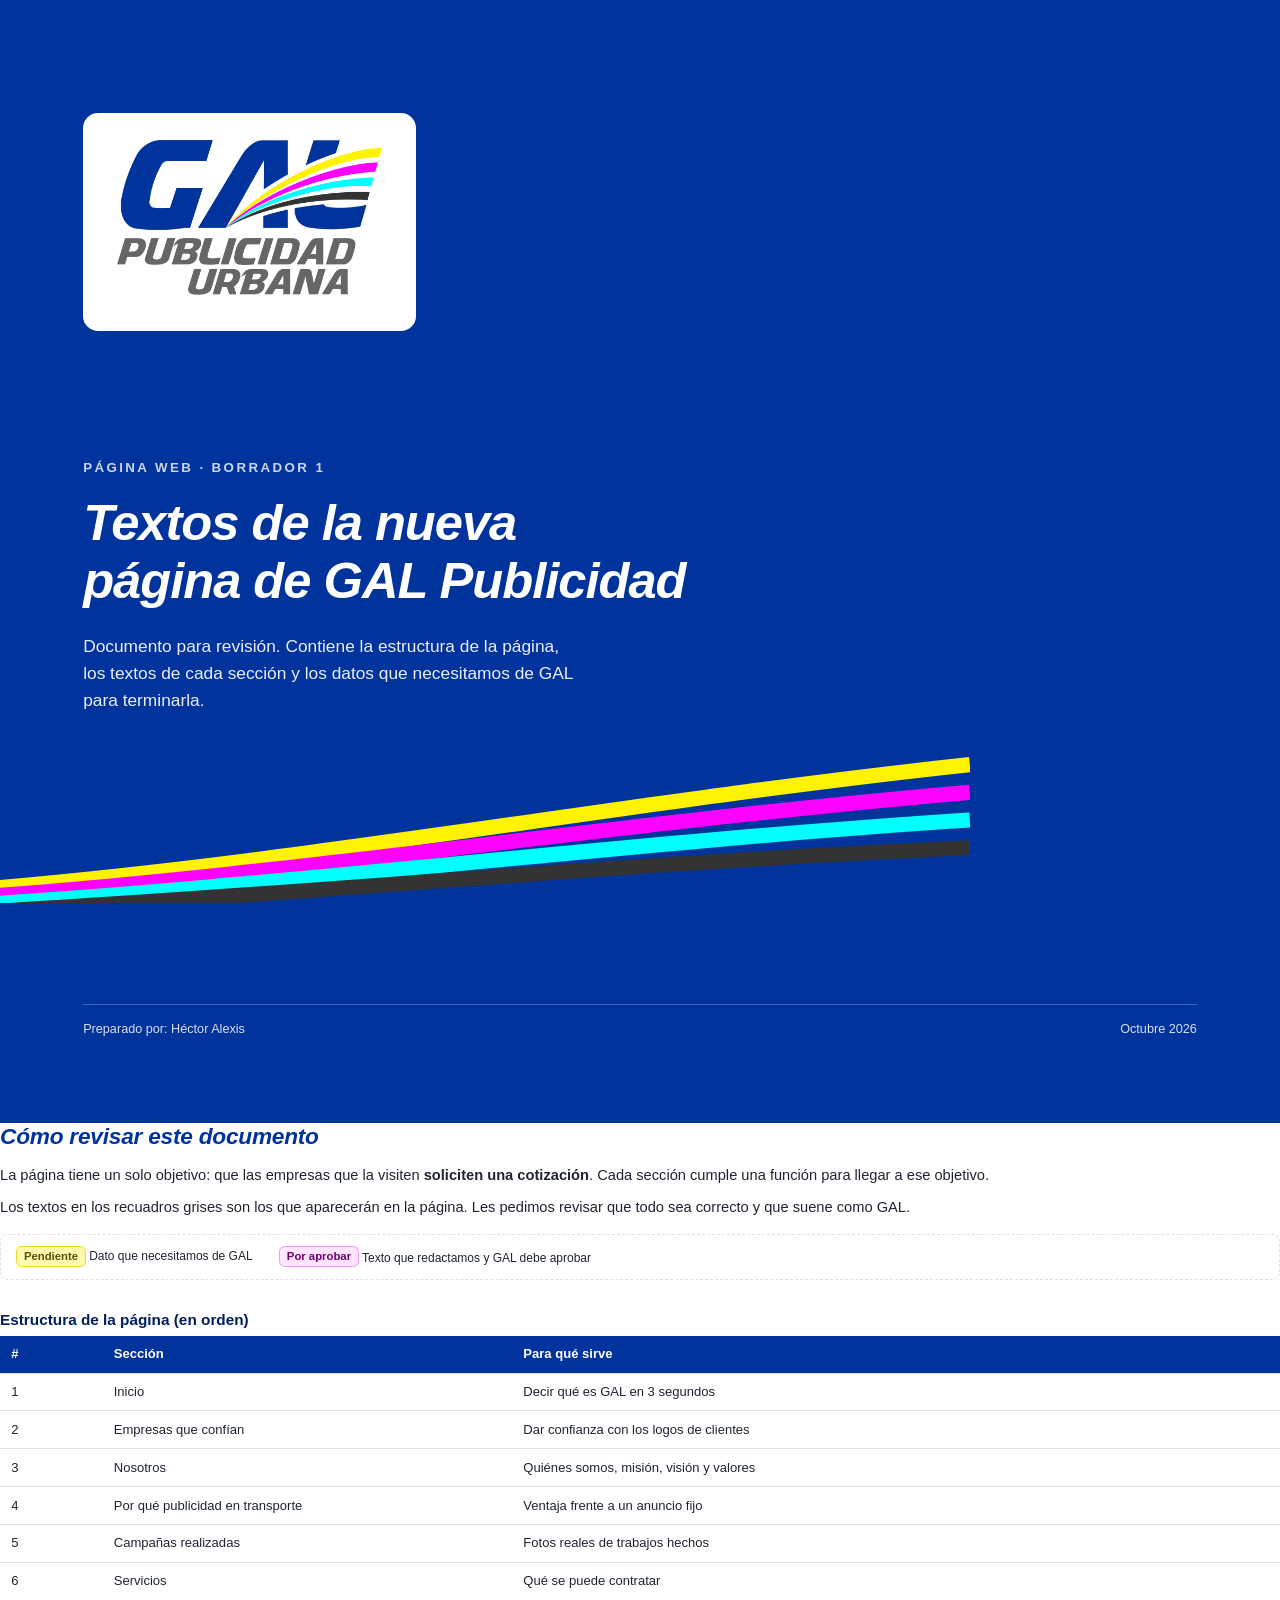
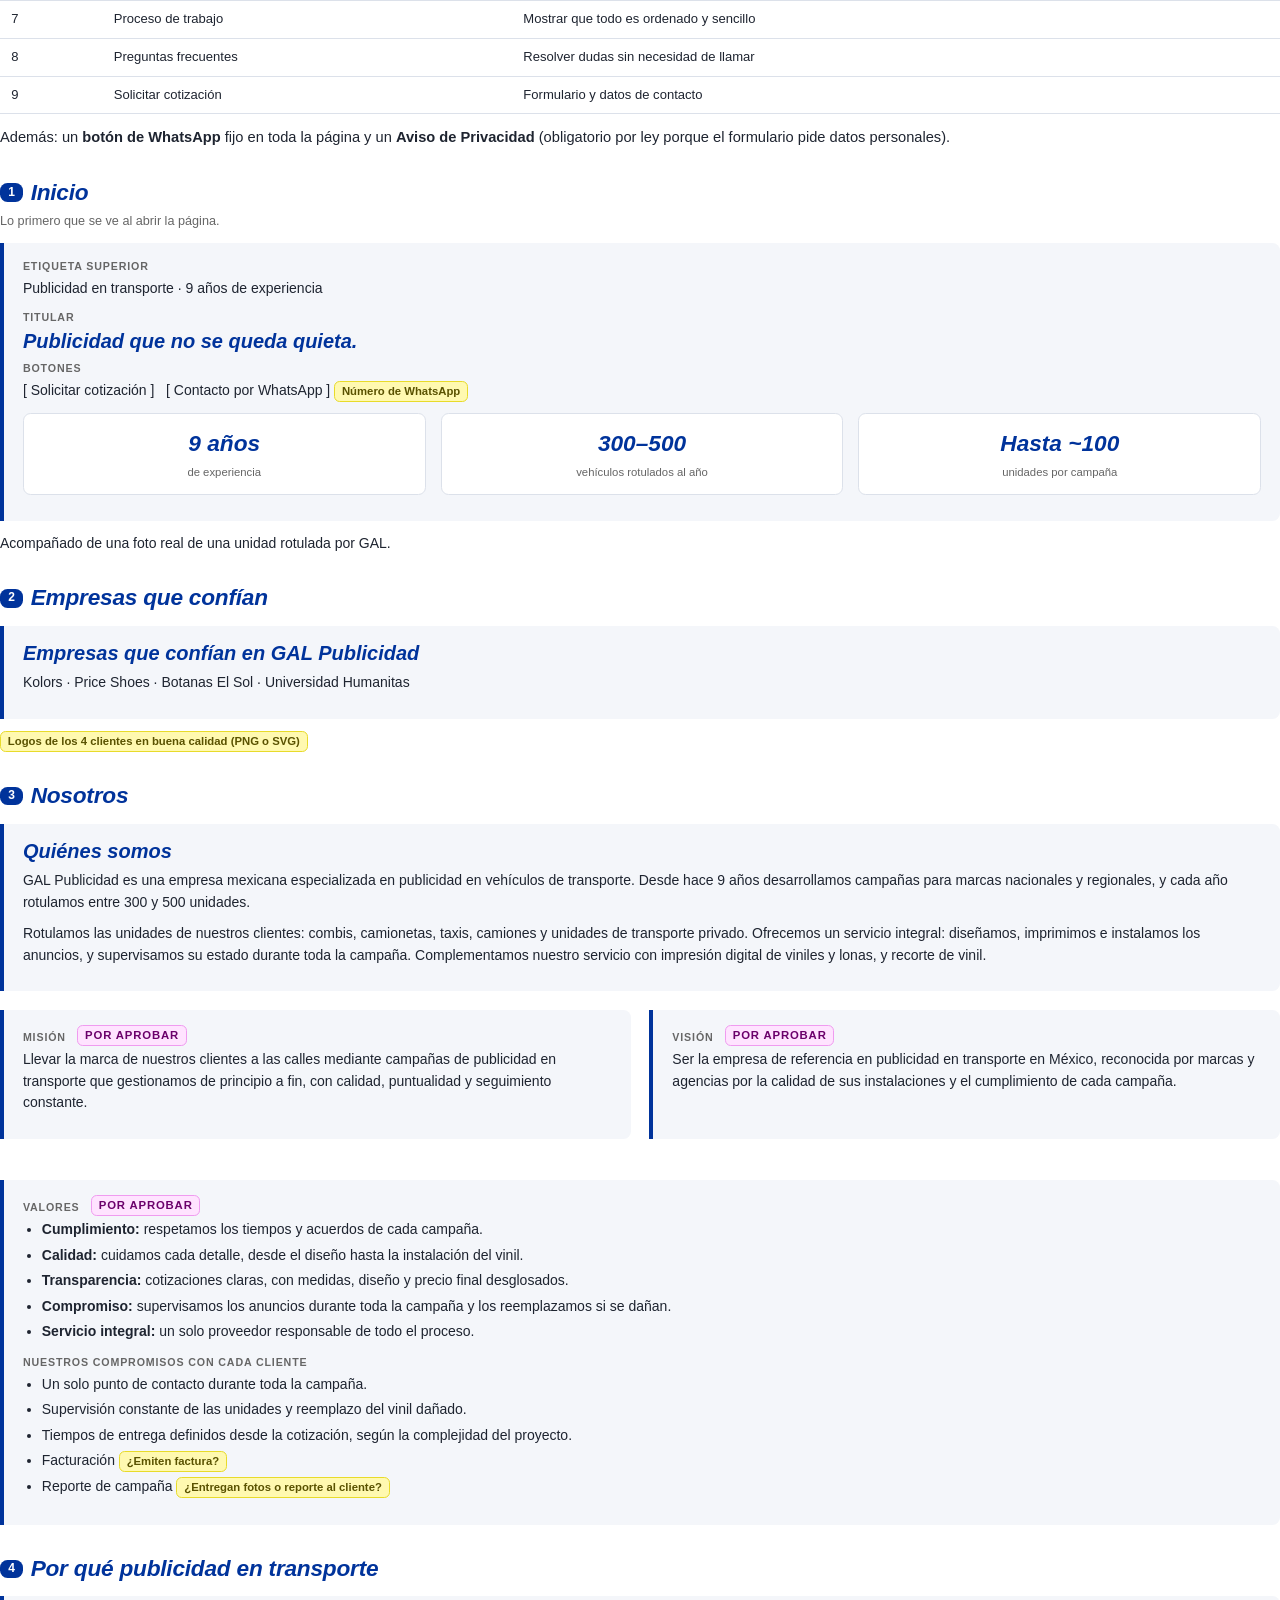
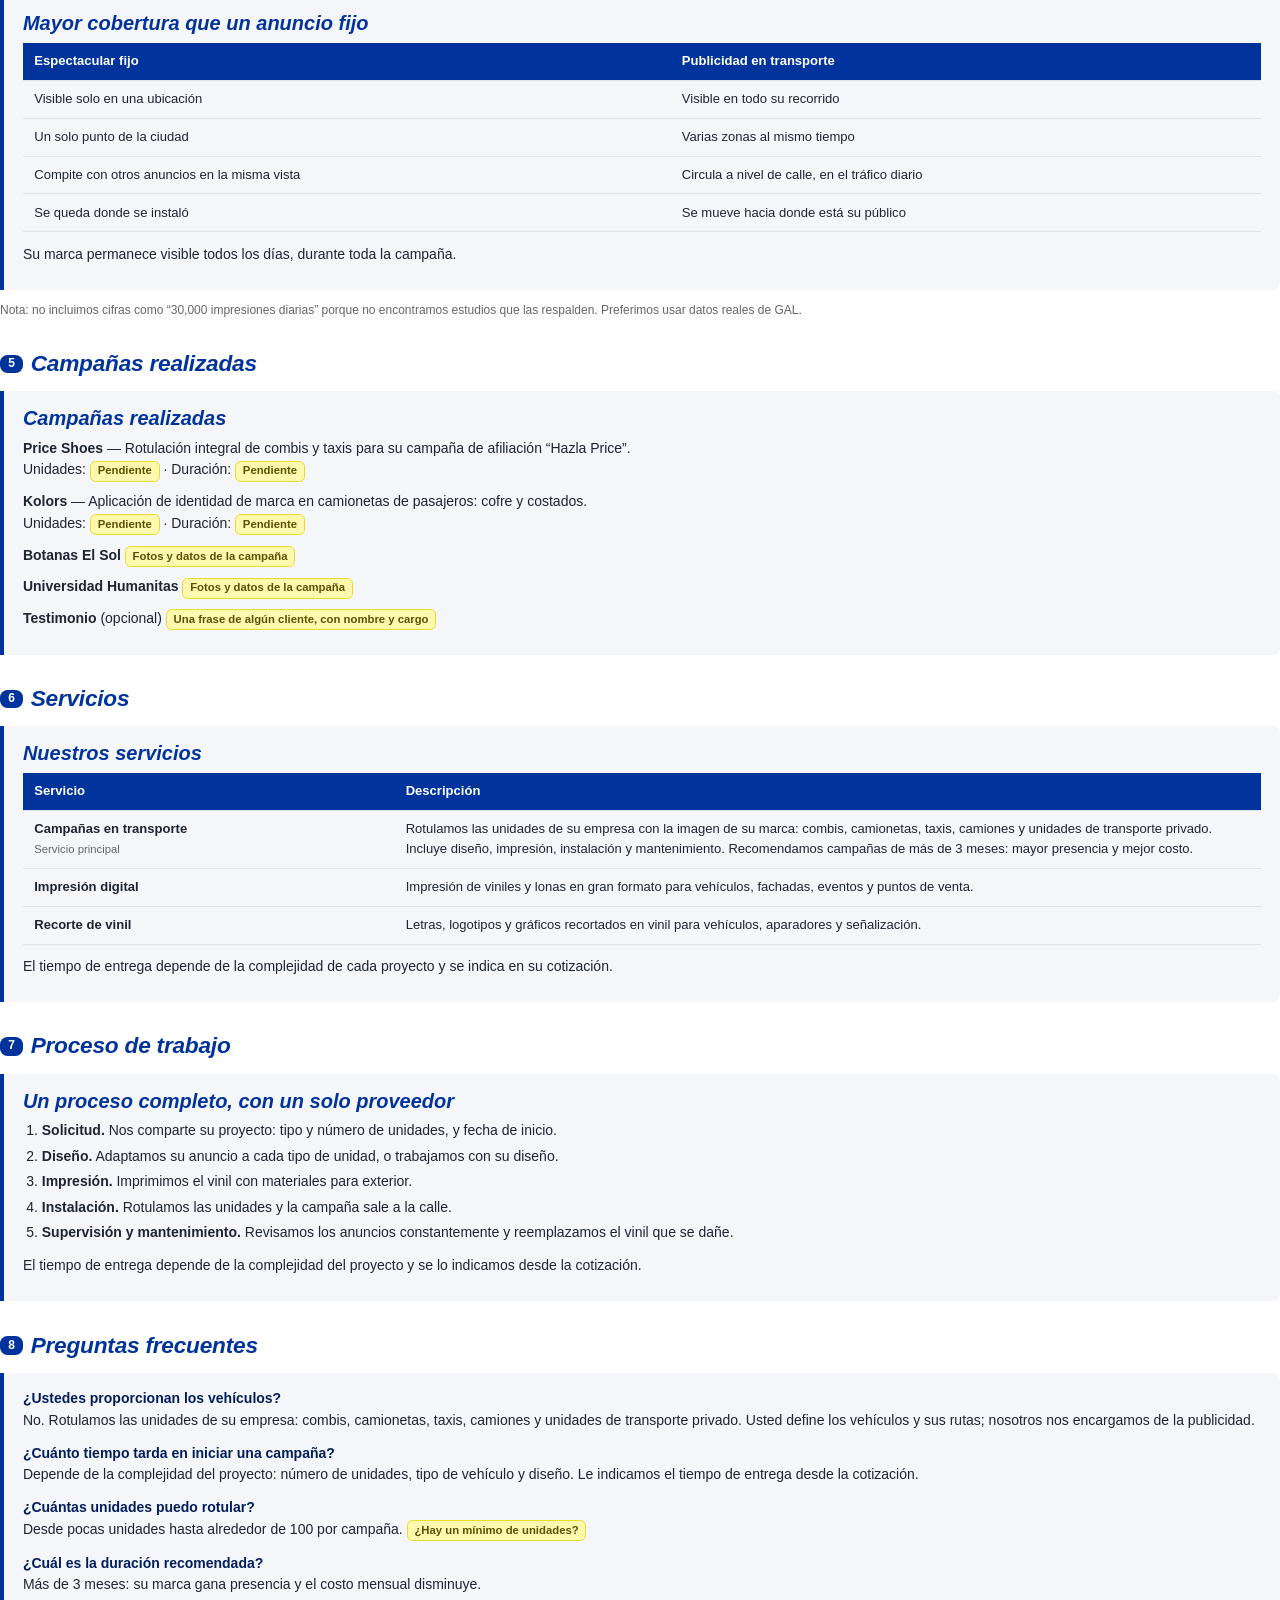
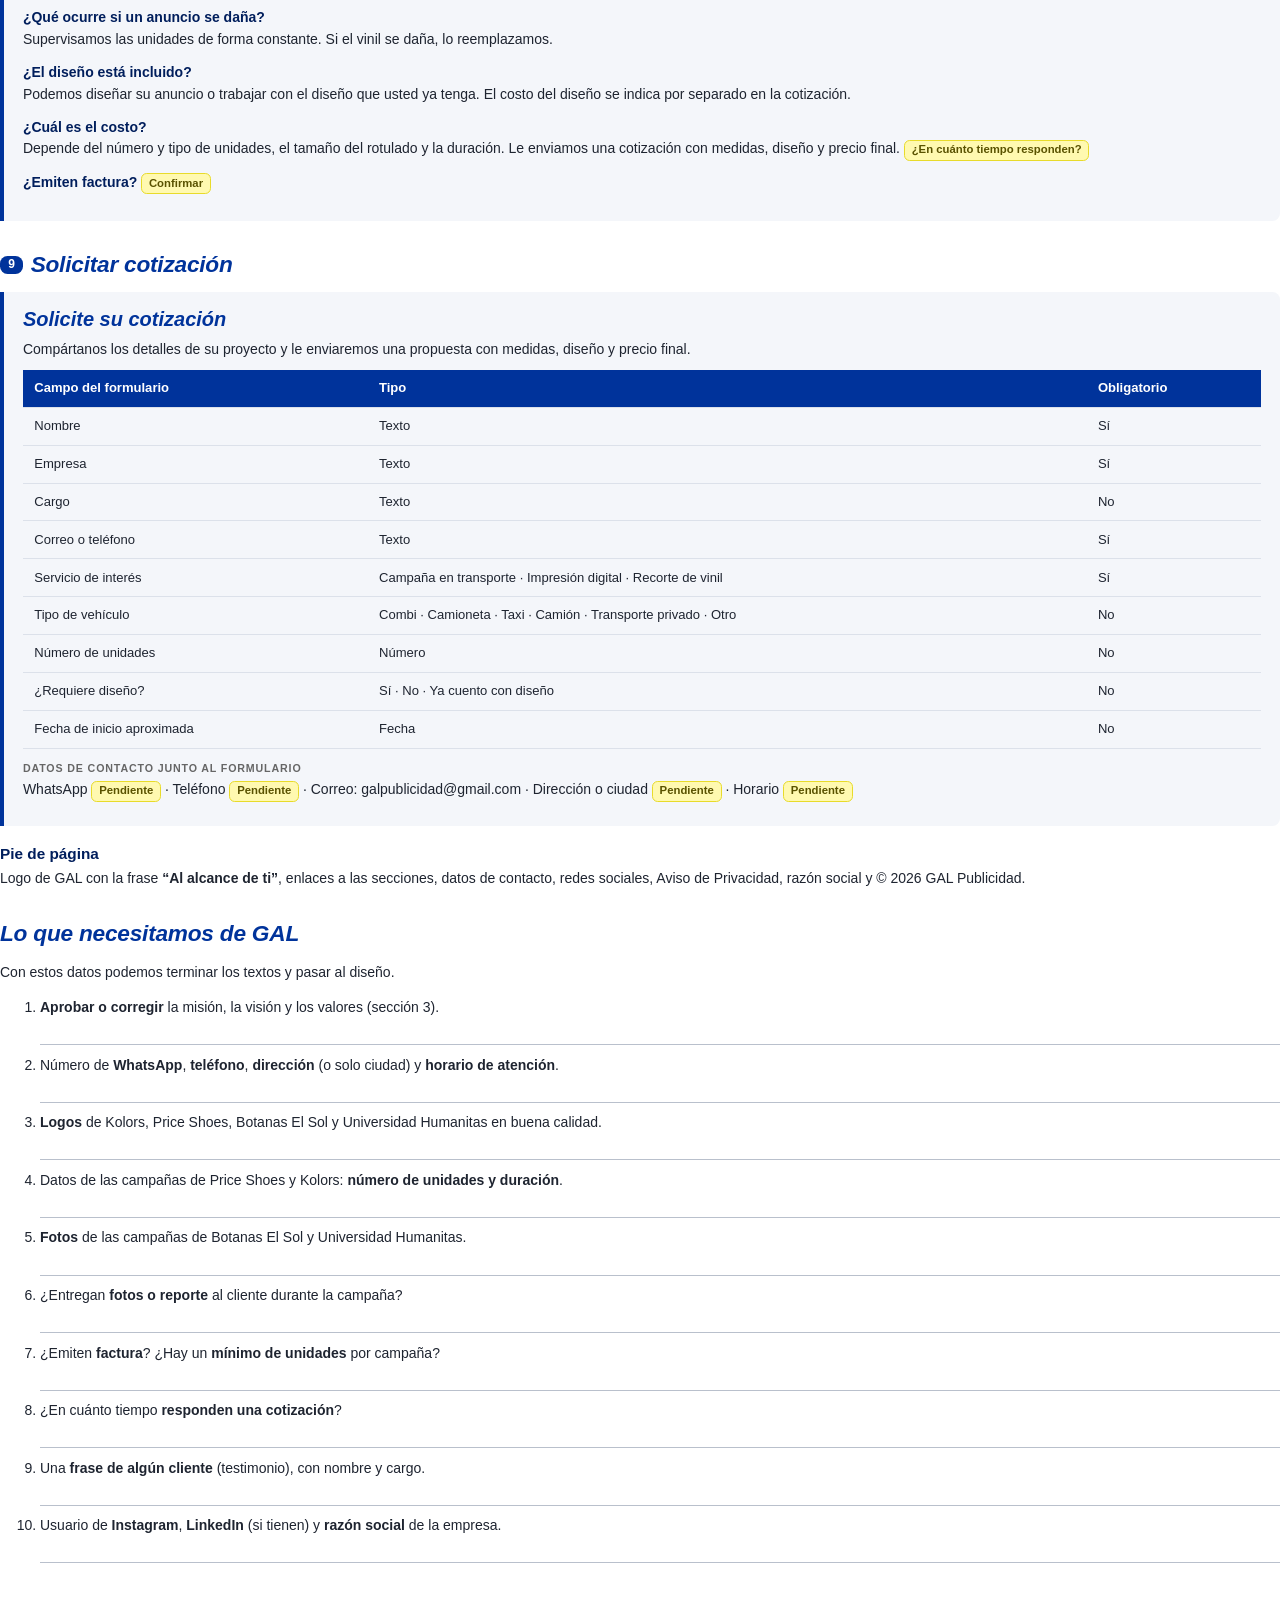
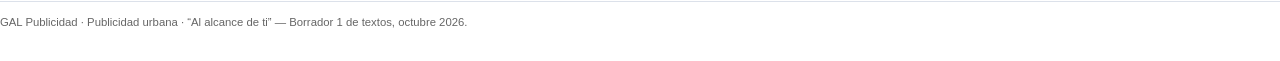
==== entregas/fuente/borrador-textos.html @ 1b5f2560 "Agregar borrador de textos en PDF y bosquejo visual de la página para GAL Co-Authored-By: Claude Opu" ====
<!doctype html>
<html lang="es">
<head>
<meta charset="utf-8">
<title>GAL Publicidad · Borrador de textos para la página web</title>
<style>
  @page { size: A4; margin: 18mm 18mm 20mm; }
  @page :first { margin: 0; }
  :root {
    --azul: #00339B; --azul-osc: #001E5C; --amarillo: #FFF301; --magenta: #FF01FF;
    --cian: #01FFFF; --negro: #333333; --gris: #666666; --linea: #DCE1EA; --fondo: #F4F6FA;
  }
  * { box-sizing: border-box; }
  body { margin: 0; font-family: "Inter", sans-serif; font-size: 10.5pt; line-height: 1.55; color: #1E2430; -webkit-print-color-adjust: exact; print-color-adjust: exact; }
  h1, h2, h3 { font-family: "Inter", sans-serif; color: var(--azul); line-height: 1.15; }
  h2 { font-size: 17pt; font-weight: 900; font-style: italic; margin: 0 0 4mm; letter-spacing: -0.01em; }
  h3 { font-size: 11.5pt; font-weight: 800; margin: 5mm 0 1.5mm; color: var(--azul-osc); }
  p { margin: 0 0 2.5mm; }
  ul { margin: 0 0 3mm; padding-left: 5mm; }
  li { margin-bottom: 1mm; }

  /* Portada */
  .portada { height: 297mm; background: var(--azul); color: #fff; position: relative; overflow: hidden; page-break-after: always; padding: 30mm 22mm; }
  .portada .logo-caja { background: #fff; border-radius: 4mm; padding: 7mm 9mm; display: inline-block; }
  .portada .logo-caja img { width: 70mm; display: block; }
  .portada .etiqueta { margin-top: 32mm; font-size: 10pt; letter-spacing: .18em; text-transform: uppercase; opacity: .8; font-weight: 600; }
  .portada h1 { color: #fff; font-size: 38pt; font-weight: 900; font-style: italic; margin: 4mm 0 6mm; letter-spacing: -0.02em; }
  .portada .sub { font-size: 13pt; max-width: 130mm; opacity: .92; }
  .portada .estela { position: absolute; left: -10mm; right: -10mm; bottom: 58mm; height: 40mm; }
  .portada .datos { position: absolute; left: 22mm; right: 22mm; bottom: 22mm; display: flex; justify-content: space-between; font-size: 9.5pt; opacity: .85; border-top: 1px solid rgba(255,255,255,.3); padding-top: 4mm; }

  /* Bloques */
  .seccion { page-break-inside: avoid; margin-bottom: 8mm; }
  .num { display: inline-block; font-size: 9pt; font-weight: 800; color: #fff; background: var(--azul); border-radius: 2mm; padding: .6mm 2.2mm; margin-right: 2mm; font-style: normal; vertical-align: 3pt; }
  .objetivo { font-size: 9.5pt; color: var(--gris); margin: -2mm 0 3mm; }
  .texto-web { border-left: 1.2mm solid var(--azul); background: var(--fondo); padding: 4mm 5mm; border-radius: 0 2mm 2mm 0; margin: 2mm 0 3mm; }
  .texto-web .titular { font-size: 15pt; font-weight: 900; font-style: italic; color: var(--azul); line-height: 1.2; margin-bottom: 2mm; }
  .lbl { font-size: 8pt; font-weight: 700; color: var(--gris); text-transform: uppercase; letter-spacing: .08em; margin-bottom: .8mm; display: block; }
  .pend { display: inline-block; background: #FFF9B0; border: 1px solid #E8DB2A; color: #5A5200; font-size: 8.5pt; font-weight: 600; padding: .2mm 1.8mm; border-radius: 1.5mm; }
  .aprobar { display: inline-block; background: #FFE3FF; border: 1px solid #F09BF0; color: #6B006B; font-size: 8.5pt; font-weight: 700; padding: .2mm 1.8mm; border-radius: 1.5mm; margin-left: 2mm; vertical-align: 2pt; }
  table { width: 100%; border-collapse: collapse; margin: 2mm 0 3mm; font-size: 9.8pt; }
  th, td { text-align: left; padding: 2.2mm 3mm; border-bottom: 1px solid var(--linea); vertical-align: top; }
  th { background: var(--azul); color: #fff; font-weight: 700; }
  .stats { display: flex; gap: 4mm; margin: 3mm 0; }
  .stats div { flex: 1; background: #fff; border: 1px solid var(--linea); border-radius: 2mm; padding: 3mm; text-align: center; }
  .stats b { display: block; font-size: 17pt; font-weight: 900; font-style: italic; color: var(--azul); }
  .stats span { font-size: 8.5pt; color: var(--gris); }
  .dos { display: flex; gap: 5mm; }
  .dos > div { flex: 1; }
  .faq b { color: var(--azul-osc); }
  .faq p { margin-bottom: 3mm; }
  .intro { font-size: 11pt; }
  .leyenda { display: flex; gap: 5mm; font-size: 9pt; margin: 4mm 0 8mm; padding: 3mm 4mm; border: 1px dashed var(--linea); border-radius: 2mm; }
  .preguntas li { margin-bottom: 2.5mm; }
  .preguntas .resp { display: block; border-bottom: 1px solid #B9C0CC; height: 6mm; margin-top: 1mm; }
  .salto { page-break-before: always; }
  .pie { font-size: 8.5pt; color: var(--gris); margin-top: 10mm; border-top: 1px solid var(--linea); padding-top: 3mm; }
</style>
</head>
<body>

<section class="portada">
  <div class="logo-caja"><img src="../../marca/logo-gal-publicidad-urbana.png" alt="GAL Publicidad Urbana"></div>
  <div class="etiqueta">Página web · Borrador 1</div>
  <h1>Textos de la nueva<br>página de GAL Publicidad</h1>
  <p class="sub">Documento para revisión. Contiene la estructura de la página, los textos de cada sección y los datos que necesitamos de GAL para terminarla.</p>
  <svg class="estela" viewBox="0 0 800 120" preserveAspectRatio="none" aria-hidden="true">
    <path d="M0 110 C 260 90, 520 40, 800 10" stroke="#FFF301" stroke-width="12" fill="none"/>
    <path d="M0 116 C 260 98, 520 56, 800 32" stroke="#FF01FF" stroke-width="12" fill="none"/>
    <path d="M0 122 C 260 106, 520 72, 800 54" stroke="#01FFFF" stroke-width="12" fill="none"/>
    <path d="M0 128 C 260 114, 520 88, 800 76" stroke="#333333" stroke-width="12" fill="none"/>
  </svg>
  <div class="datos"><span>Preparado por: Héctor Alexis</span><span>Octubre 2026</span></div>
</section>

<section class="seccion intro">
  <h2>Cómo revisar este documento</h2>
  <p>La página tiene un solo objetivo: que las empresas que la visiten <b>soliciten una cotización</b>. Cada sección cumple una función para llegar a ese objetivo.</p>
  <p>Los textos en los recuadros grises son los que aparecerán en la página. Les pedimos revisar que todo sea correcto y que suene como GAL.</p>
  <div class="leyenda">
    <span><span class="pend">Pendiente</span> Dato que necesitamos de GAL</span>
    <span><span class="aprobar">Por aprobar</span> Texto que redactamos y GAL debe aprobar</span>
  </div>

  <h3>Estructura de la página (en orden)</h3>
  <table>
    <tr><th style="width:8%">#</th><th style="width:32%">Sección</th><th>Para qué sirve</th></tr>
    <tr><td>1</td><td>Inicio</td><td>Decir qué es GAL en 3 segundos</td></tr>
    <tr><td>2</td><td>Empresas que confían</td><td>Dar confianza con los logos de clientes</td></tr>
    <tr><td>3</td><td>Nosotros</td><td>Quiénes somos, misión, visión y valores</td></tr>
    <tr><td>4</td><td>Por qué publicidad en transporte</td><td>Ventaja frente a un anuncio fijo</td></tr>
    <tr><td>5</td><td>Campañas realizadas</td><td>Fotos reales de trabajos hechos</td></tr>
    <tr><td>6</td><td>Servicios</td><td>Qué se puede contratar</td></tr>
    <tr><td>7</td><td>Proceso de trabajo</td><td>Mostrar que todo es ordenado y sencillo</td></tr>
    <tr><td>8</td><td>Preguntas frecuentes</td><td>Resolver dudas sin necesidad de llamar</td></tr>
    <tr><td>9</td><td>Solicitar cotización</td><td>Formulario y datos de contacto</td></tr>
  </table>
  <p>Además: un <b>botón de WhatsApp</b> fijo en toda la página y un <b>Aviso de Privacidad</b> (obligatorio por ley porque el formulario pide datos personales).</p>
</section>

<section class="seccion salto">
  <h2><span class="num">1</span>Inicio</h2>
  <p class="objetivo">Lo primero que se ve al abrir la página.</p>
  <div class="texto-web">
    <span class="lbl">Etiqueta superior</span>
    <p>Publicidad en transporte · 9 años de experiencia</p>
    <span class="lbl">Titular</span>
    <div class="titular">Publicidad que no se queda quieta.</div>
    <span class="lbl">Botones</span>
    <p>[ Solicitar cotización ] &nbsp; [ Contacto por WhatsApp ] <span class="pend">Número de WhatsApp</span></p>
    <div class="stats">
      <div><b>9 años</b><span>de experiencia</span></div>
      <div><b>300–500</b><span>vehículos rotulados al año</span></div>
      <div><b>Hasta ~100</b><span>unidades por campaña</span></div>
    </div>
  </div>
  <p>Acompañado de una foto real de una unidad rotulada por GAL.</p>
</section>

<section class="seccion">
  <h2><span class="num">2</span>Empresas que confían</h2>
  <div class="texto-web">
    <div class="titular">Empresas que confían en GAL Publicidad</div>
    <p>Kolors · Price Shoes · Botanas El Sol · Universidad Humanitas</p>
  </div>
  <p><span class="pend">Logos de los 4 clientes en buena calidad (PNG o SVG)</span></p>
</section>

<section class="seccion">
  <h2><span class="num">3</span>Nosotros</h2>
  <div class="texto-web">
    <div class="titular">Quiénes somos</div>
    <p>GAL Publicidad es una empresa mexicana especializada en publicidad en vehículos de transporte. Desde hace 9 años desarrollamos campañas para marcas nacionales y regionales, y cada año rotulamos entre 300 y 500 unidades.</p>
    <p>Rotulamos las unidades de nuestros clientes: combis, camionetas, taxis, camiones y unidades de transporte privado. Ofrecemos un servicio integral: diseñamos, imprimimos e instalamos los anuncios, y supervisamos su estado durante toda la campaña. Complementamos nuestro servicio con impresión digital de viniles y lonas, y recorte de vinil.</p>
  </div>
  <div class="dos">
    <div class="texto-web">
      <span class="lbl">Misión <span class="aprobar">Por aprobar</span></span>
      <p>Llevar la marca de nuestros clientes a las calles mediante campañas de publicidad en transporte que gestionamos de principio a fin, con calidad, puntualidad y seguimiento constante.</p>
    </div>
    <div class="texto-web">
      <span class="lbl">Visión <span class="aprobar">Por aprobar</span></span>
      <p>Ser la empresa de referencia en publicidad en transporte en México, reconocida por marcas y agencias por la calidad de sus instalaciones y el cumplimiento de cada campaña.</p>
    </div>
  </div>
</section>

<section class="seccion">
  <div class="texto-web">
    <span class="lbl">Valores <span class="aprobar">Por aprobar</span></span>
    <ul>
      <li><b>Cumplimiento:</b> respetamos los tiempos y acuerdos de cada campaña.</li>
      <li><b>Calidad:</b> cuidamos cada detalle, desde el diseño hasta la instalación del vinil.</li>
      <li><b>Transparencia:</b> cotizaciones claras, con medidas, diseño y precio final desglosados.</li>
      <li><b>Compromiso:</b> supervisamos los anuncios durante toda la campaña y los reemplazamos si se dañan.</li>
      <li><b>Servicio integral:</b> un solo proveedor responsable de todo el proceso.</li>
    </ul>
    <span class="lbl">Nuestros compromisos con cada cliente</span>
    <ul>
      <li>Un solo punto de contacto durante toda la campaña.</li>
      <li>Supervisión constante de las unidades y reemplazo del vinil dañado.</li>
      <li>Tiempos de entrega definidos desde la cotización, según la complejidad del proyecto.</li>
      <li>Facturación <span class="pend">¿Emiten factura?</span></li>
      <li>Reporte de campaña <span class="pend">¿Entregan fotos o reporte al cliente?</span></li>
    </ul>
  </div>
</section>

<section class="seccion salto">
  <h2><span class="num">4</span>Por qué publicidad en transporte</h2>
  <div class="texto-web">
    <div class="titular">Mayor cobertura que un anuncio fijo</div>
    <table>
      <tr><th>Espectacular fijo</th><th>Publicidad en transporte</th></tr>
      <tr><td>Visible solo en una ubicación</td><td>Visible en todo su recorrido</td></tr>
      <tr><td>Un solo punto de la ciudad</td><td>Varias zonas al mismo tiempo</td></tr>
      <tr><td>Compite con otros anuncios en la misma vista</td><td>Circula a nivel de calle, en el tráfico diario</td></tr>
      <tr><td>Se queda donde se instaló</td><td>Se mueve hacia donde está su público</td></tr>
    </table>
    <p>Su marca permanece visible todos los días, durante toda la campaña.</p>
  </div>
  <p style="font-size:9pt;color:var(--gris)">Nota: no incluimos cifras como “30,000 impresiones diarias” porque no encontramos estudios que las respalden. Preferimos usar datos reales de GAL.</p>
</section>

<section class="seccion">
  <h2><span class="num">5</span>Campañas realizadas</h2>
  <div class="texto-web">
    <div class="titular">Campañas realizadas</div>
    <p><b>Price Shoes</b> — Rotulación integral de combis y taxis para su campaña de afiliación “Hazla Price”.<br>
    Unidades: <span class="pend">Pendiente</span> · Duración: <span class="pend">Pendiente</span></p>
    <p><b>Kolors</b> — Aplicación de identidad de marca en camionetas de pasajeros: cofre y costados.<br>
    Unidades: <span class="pend">Pendiente</span> · Duración: <span class="pend">Pendiente</span></p>
    <p><b>Botanas El Sol</b> <span class="pend">Fotos y datos de la campaña</span></p>
    <p><b>Universidad Humanitas</b> <span class="pend">Fotos y datos de la campaña</span></p>
    <p><b>Testimonio</b> (opcional) <span class="pend">Una frase de algún cliente, con nombre y cargo</span></p>
  </div>
</section>

<section class="seccion">
  <h2><span class="num">6</span>Servicios</h2>
  <div class="texto-web">
    <div class="titular">Nuestros servicios</div>
    <table>
      <tr><th style="width:30%">Servicio</th><th>Descripción</th></tr>
      <tr><td><b>Campañas en transporte</b><br><span style="font-size:8.5pt;color:var(--gris)">Servicio principal</span></td><td>Rotulamos las unidades de su empresa con la imagen de su marca: combis, camionetas, taxis, camiones y unidades de transporte privado. Incluye diseño, impresión, instalación y mantenimiento. Recomendamos campañas de más de 3 meses: mayor presencia y mejor costo.</td></tr>
      <tr><td><b>Impresión digital</b></td><td>Impresión de viniles y lonas en gran formato para vehículos, fachadas, eventos y puntos de venta.</td></tr>
      <tr><td><b>Recorte de vinil</b></td><td>Letras, logotipos y gráficos recortados en vinil para vehículos, aparadores y señalización.</td></tr>
    </table>
    <p>El tiempo de entrega depende de la complejidad de cada proyecto y se indica en su cotización.</p>
  </div>
</section>

<section class="seccion salto">
  <h2><span class="num">7</span>Proceso de trabajo</h2>
  <div class="texto-web">
    <div class="titular">Un proceso completo, con un solo proveedor</div>
    <ol style="padding-left:5mm;margin:0 0 3mm">
      <li><b>Solicitud.</b> Nos comparte su proyecto: tipo y número de unidades, y fecha de inicio.</li>
      <li><b>Diseño.</b> Adaptamos su anuncio a cada tipo de unidad, o trabajamos con su diseño.</li>
      <li><b>Impresión.</b> Imprimimos el vinil con materiales para exterior.</li>
      <li><b>Instalación.</b> Rotulamos las unidades y la campaña sale a la calle.</li>
      <li><b>Supervisión y mantenimiento.</b> Revisamos los anuncios constantemente y reemplazamos el vinil que se dañe.</li>
    </ol>
    <p>El tiempo de entrega depende de la complejidad del proyecto y se lo indicamos desde la cotización.</p>
  </div>
</section>

<section class="seccion faq">
  <h2><span class="num">8</span>Preguntas frecuentes</h2>
  <div class="texto-web">
    <p><b>¿Ustedes proporcionan los vehículos?</b><br>No. Rotulamos las unidades de su empresa: combis, camionetas, taxis, camiones y unidades de transporte privado. Usted define los vehículos y sus rutas; nosotros nos encargamos de la publicidad.</p>
    <p><b>¿Cuánto tiempo tarda en iniciar una campaña?</b><br>Depende de la complejidad del proyecto: número de unidades, tipo de vehículo y diseño. Le indicamos el tiempo de entrega desde la cotización.</p>
    <p><b>¿Cuántas unidades puedo rotular?</b><br>Desde pocas unidades hasta alrededor de 100 por campaña. <span class="pend">¿Hay un mínimo de unidades?</span></p>
    <p><b>¿Cuál es la duración recomendada?</b><br>Más de 3 meses: su marca gana presencia y el costo mensual disminuye.</p>
    <p><b>¿Qué ocurre si un anuncio se daña?</b><br>Supervisamos las unidades de forma constante. Si el vinil se daña, lo reemplazamos.</p>
    <p><b>¿El diseño está incluido?</b><br>Podemos diseñar su anuncio o trabajar con el diseño que usted ya tenga. El costo del diseño se indica por separado en la cotización.</p>
    <p><b>¿Cuál es el costo?</b><br>Depende del número y tipo de unidades, el tamaño del rotulado y la duración. Le enviamos una cotización con medidas, diseño y precio final. <span class="pend">¿En cuánto tiempo responden?</span></p>
    <p><b>¿Emiten factura?</b> <span class="pend">Confirmar</span></p>
  </div>
</section>

<section class="seccion salto">
  <h2><span class="num">9</span>Solicitar cotización</h2>
  <div class="texto-web">
    <div class="titular">Solicite su cotización</div>
    <p>Compártanos los detalles de su proyecto y le enviaremos una propuesta con medidas, diseño y precio final.</p>
    <table>
      <tr><th>Campo del formulario</th><th>Tipo</th><th>Obligatorio</th></tr>
      <tr><td>Nombre</td><td>Texto</td><td>Sí</td></tr>
      <tr><td>Empresa</td><td>Texto</td><td>Sí</td></tr>
      <tr><td>Cargo</td><td>Texto</td><td>No</td></tr>
      <tr><td>Correo o teléfono</td><td>Texto</td><td>Sí</td></tr>
      <tr><td>Servicio de interés</td><td>Campaña en transporte · Impresión digital · Recorte de vinil</td><td>Sí</td></tr>
      <tr><td>Tipo de vehículo</td><td>Combi · Camioneta · Taxi · Camión · Transporte privado · Otro</td><td>No</td></tr>
      <tr><td>Número de unidades</td><td>Número</td><td>No</td></tr>
      <tr><td>¿Requiere diseño?</td><td>Sí · No · Ya cuento con diseño</td><td>No</td></tr>
      <tr><td>Fecha de inicio aproximada</td><td>Fecha</td><td>No</td></tr>
    </table>
    <span class="lbl">Datos de contacto junto al formulario</span>
    <p>WhatsApp <span class="pend">Pendiente</span> · Teléfono <span class="pend">Pendiente</span> · Correo: galpublicidad@gmail.com · Dirección o ciudad <span class="pend">Pendiente</span> · Horario <span class="pend">Pendiente</span></p>
  </div>
  <h3>Pie de página</h3>
  <p>Logo de GAL con la frase <b>“Al alcance de ti”</b>, enlaces a las secciones, datos de contacto, redes sociales, Aviso de Privacidad, razón social y © 2026 GAL Publicidad.</p>
</section>

<section class="seccion salto preguntas">
  <h2>Lo que necesitamos de GAL</h2>
  <p>Con estos datos podemos terminar los textos y pasar al diseño.</p>
  <ol>
    <li><b>Aprobar o corregir</b> la misión, la visión y los valores (sección 3).<span class="resp"></span></li>
    <li>Número de <b>WhatsApp</b>, <b>teléfono</b>, <b>dirección</b> (o solo ciudad) y <b>horario de atención</b>.<span class="resp"></span></li>
    <li><b>Logos</b> de Kolors, Price Shoes, Botanas El Sol y Universidad Humanitas en buena calidad.<span class="resp"></span></li>
    <li>Datos de las campañas de Price Shoes y Kolors: <b>número de unidades y duración</b>.<span class="resp"></span></li>
    <li><b>Fotos</b> de las campañas de Botanas El Sol y Universidad Humanitas.<span class="resp"></span></li>
    <li>¿Entregan <b>fotos o reporte</b> al cliente durante la campaña?<span class="resp"></span></li>
    <li>¿Emiten <b>factura</b>? ¿Hay un <b>mínimo de unidades</b> por campaña?<span class="resp"></span></li>
    <li>¿En cuánto tiempo <b>responden una cotización</b>?<span class="resp"></span></li>
    <li>Una <b>frase de algún cliente</b> (testimonio), con nombre y cargo.<span class="resp"></span></li>
    <li>Usuario de <b>Instagram</b>, <b>LinkedIn</b> (si tienen) y <b>razón social</b> de la empresa.<span class="resp"></span></li>
  </ol>
  <p class="pie">GAL Publicidad · Publicidad urbana · “Al alcance de ti” — Borrador 1 de textos, octubre 2026.</p>
</section>

</body>
</html>
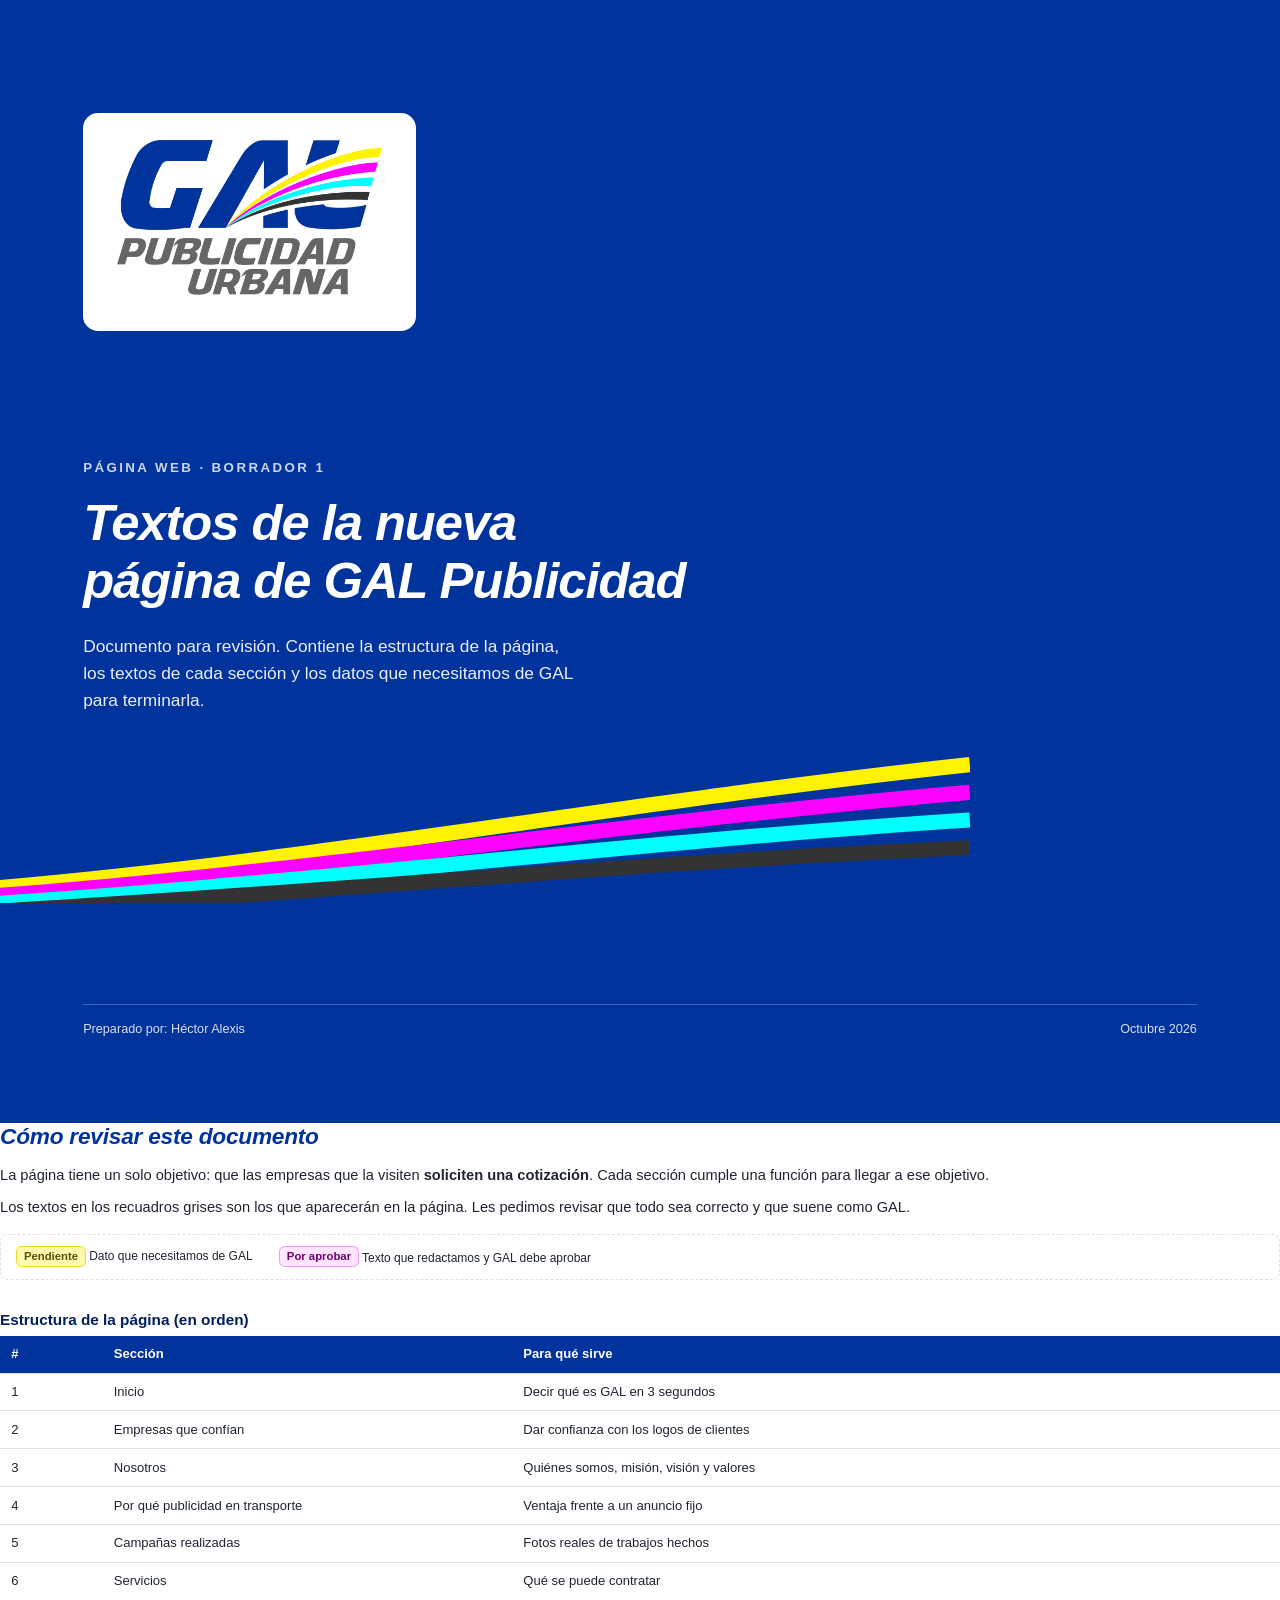
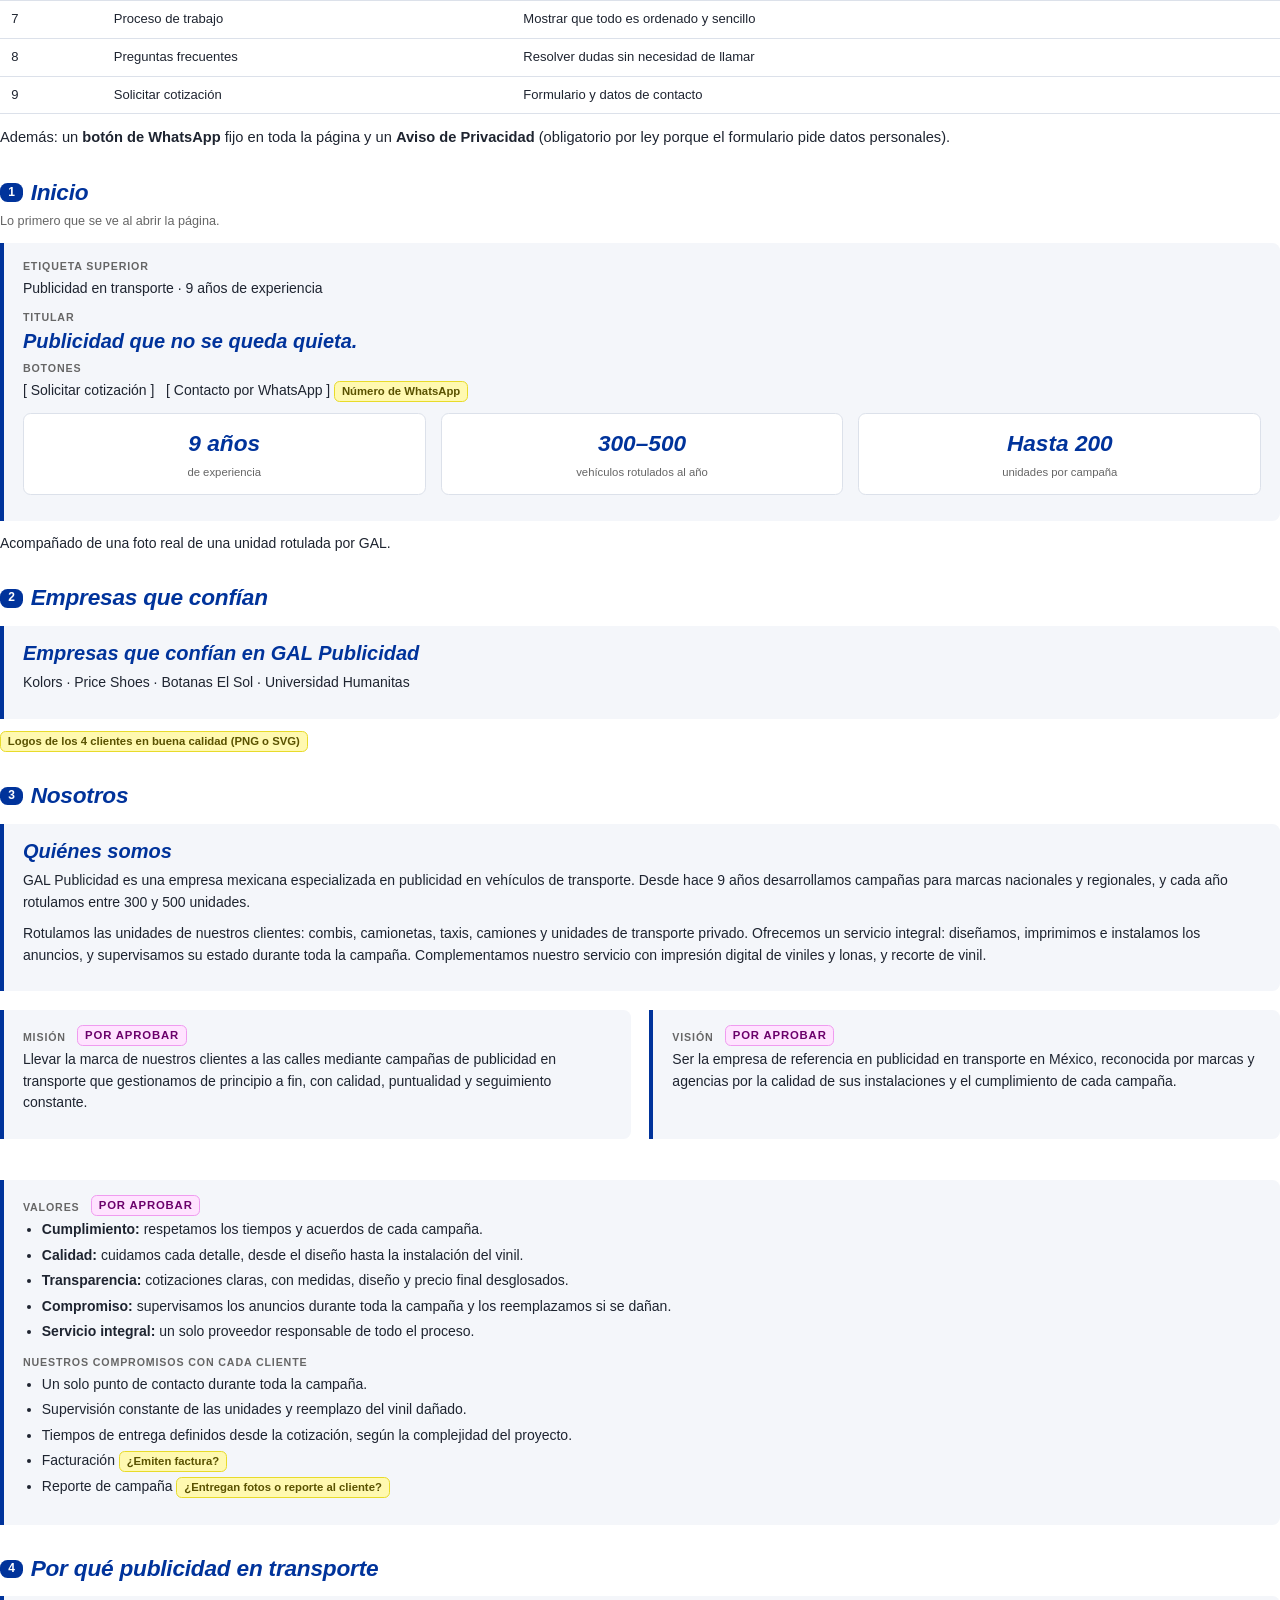
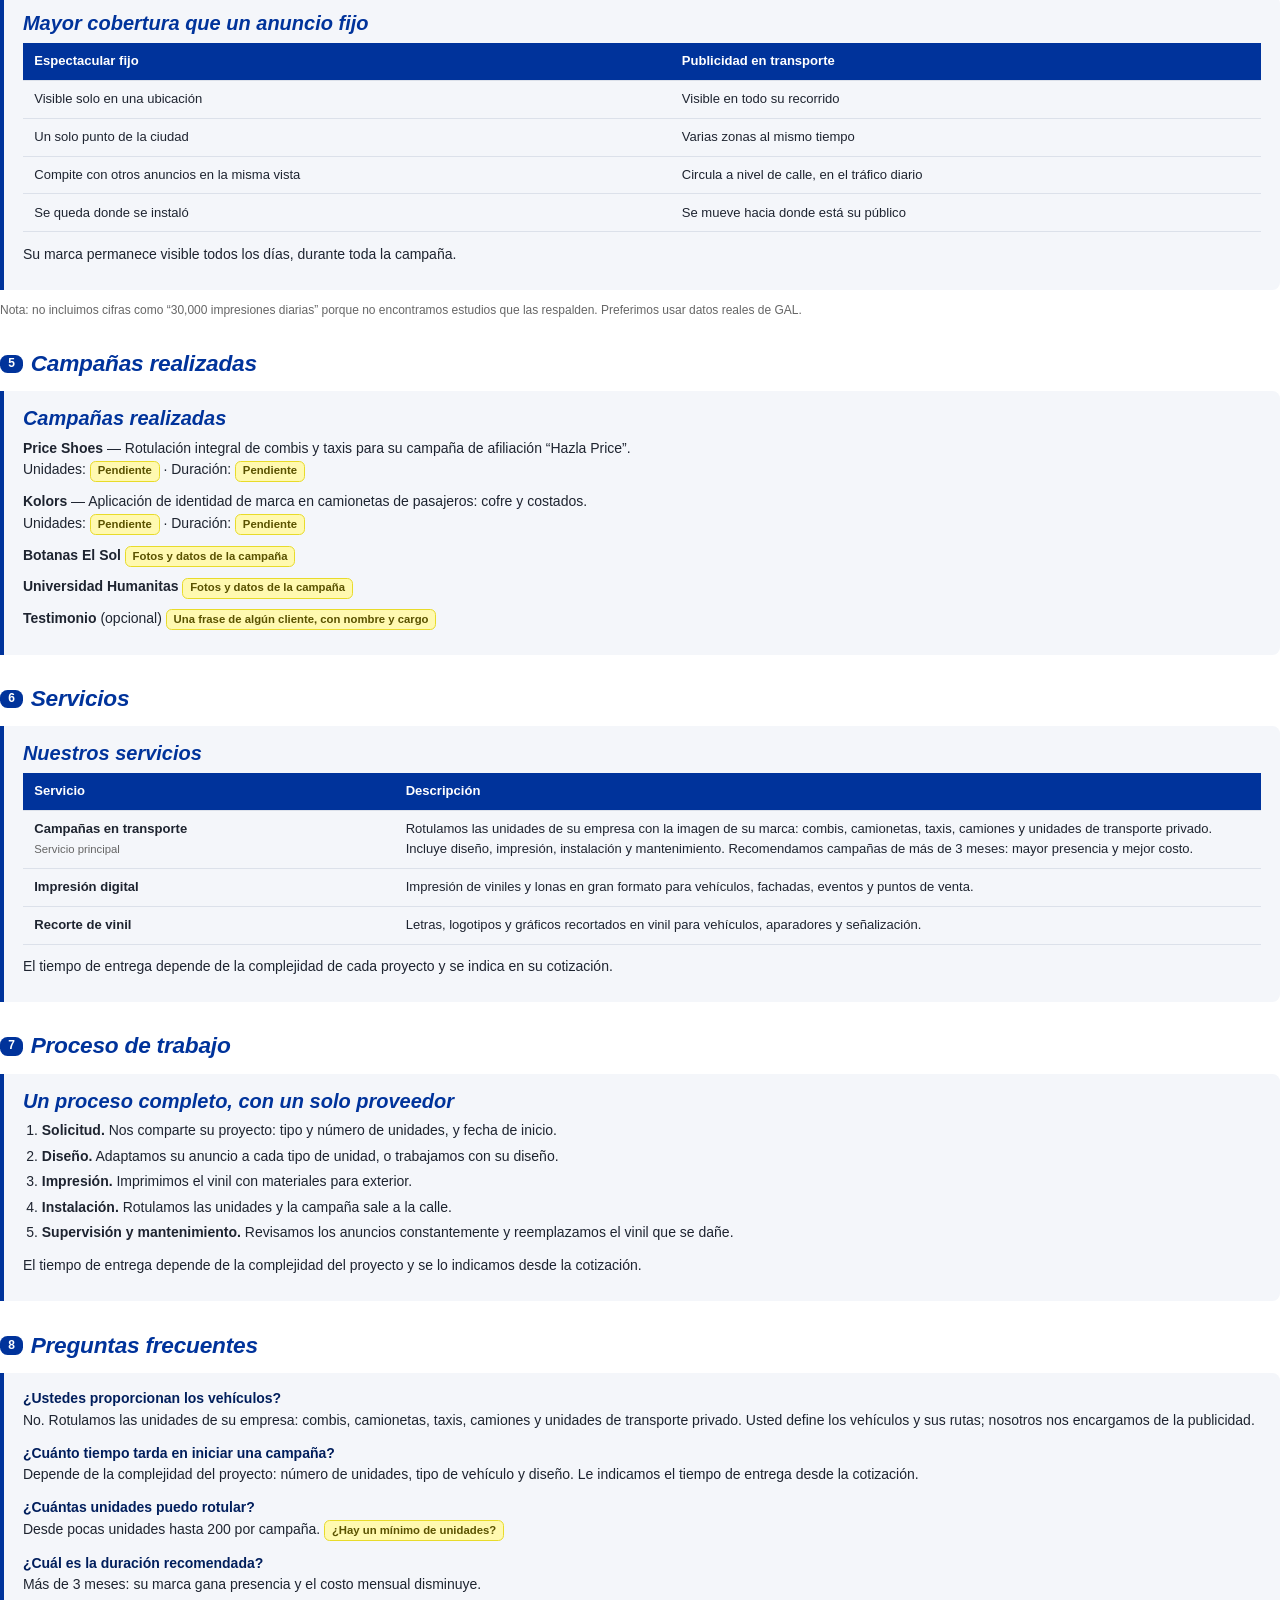
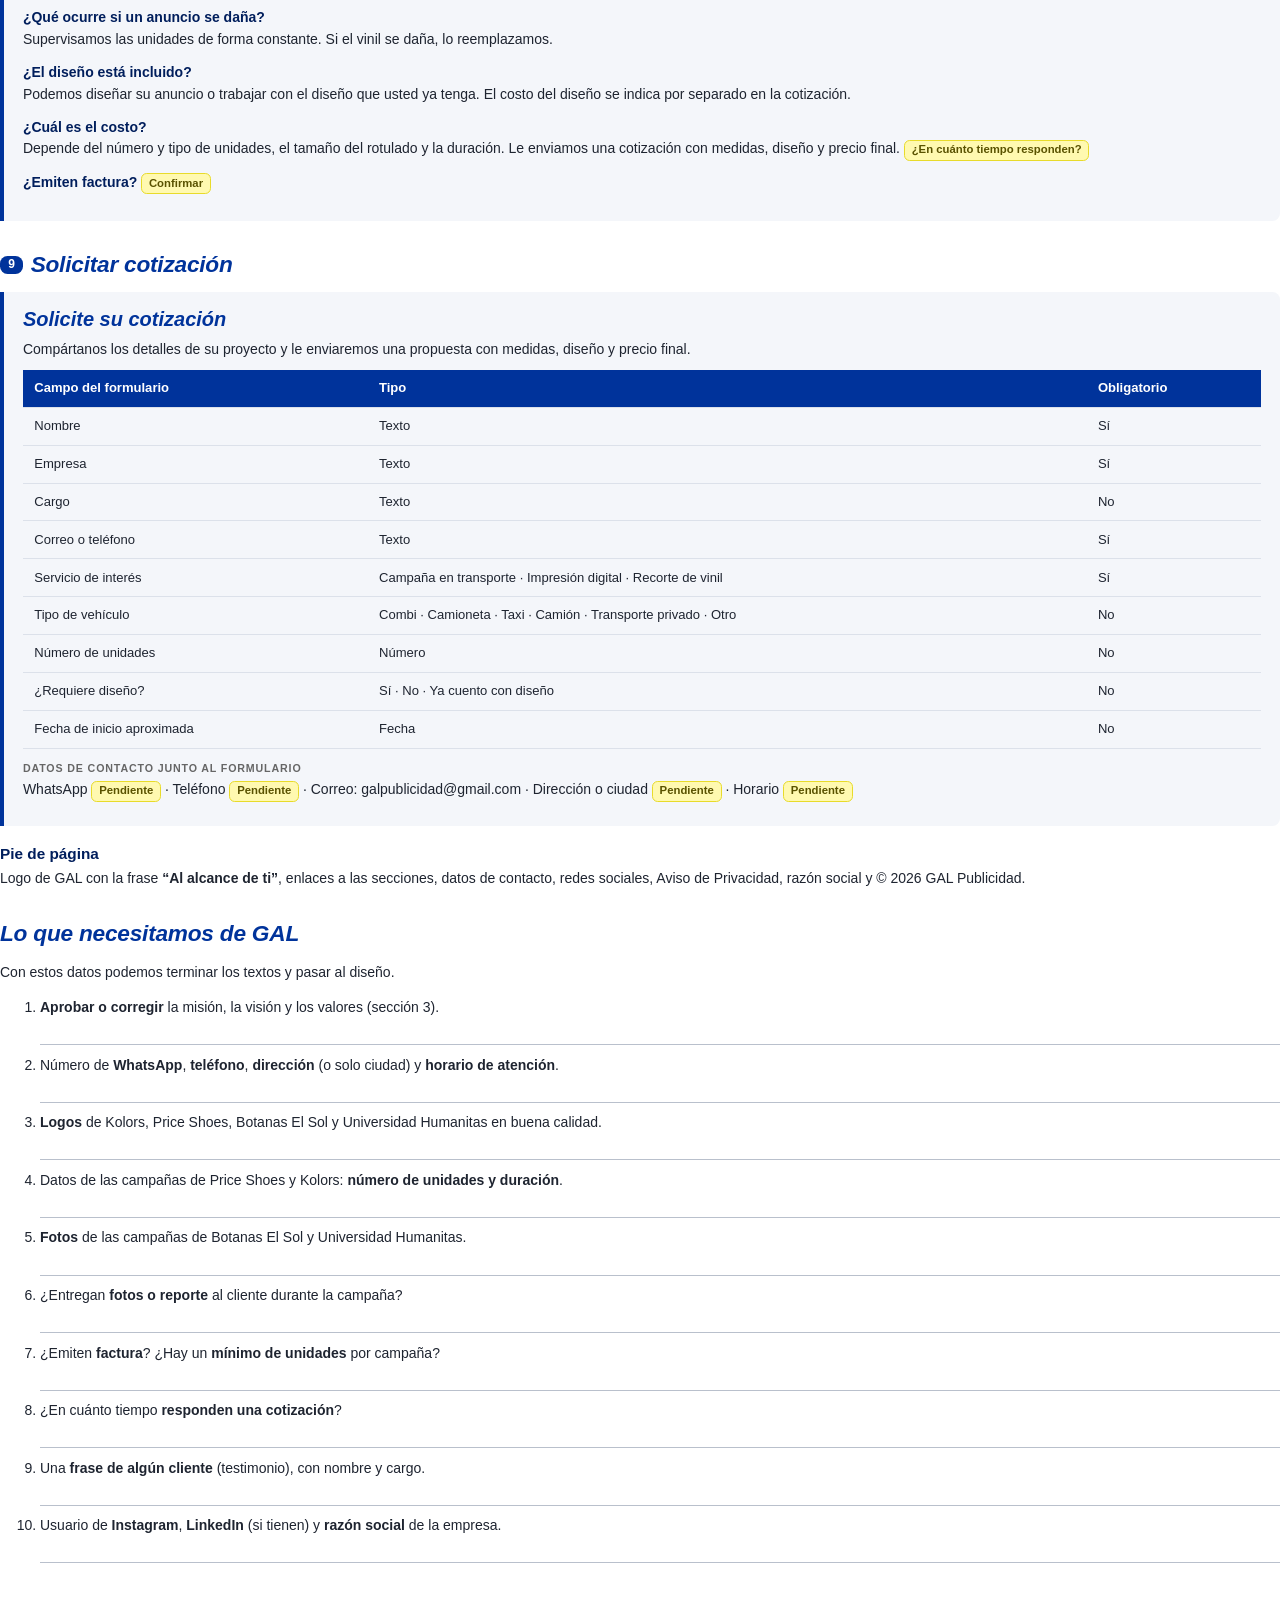
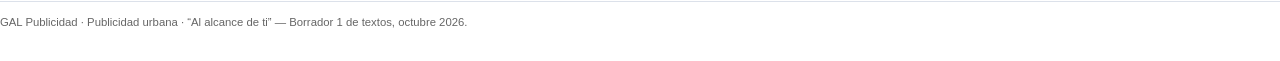
==== commit 20987244: "Actualizar dato: campañas de hasta 200 unidades Co-Authored-By: Claude Opus 5.5 <noreply@anthropic.c" ====
--- a/entregas/fuente/borrador-textos.html
+++ b/entregas/fuente/borrador-textos.html
@@ -111,7 +111,7 @@
     <div class="stats">
       <div><b>9 años</b><span>de experiencia</span></div>
       <div><b>300–500</b><span>vehículos rotulados al año</span></div>
-      <div><b>Hasta ~100</b><span>unidades por campaña</span></div>
+      <div><b>Hasta 200</b><span>unidades por campaña</span></div>
     </div>
   </div>
   <p>Acompañado de una foto real de una unidad rotulada por GAL.</p>
@@ -230,7 +230,7 @@
   <div class="texto-web">
     <p><b>¿Ustedes proporcionan los vehículos?</b><br>No. Rotulamos las unidades de su empresa: combis, camionetas, taxis, camiones y unidades de transporte privado. Usted define los vehículos y sus rutas; nosotros nos encargamos de la publicidad.</p>
     <p><b>¿Cuánto tiempo tarda en iniciar una campaña?</b><br>Depende de la complejidad del proyecto: número de unidades, tipo de vehículo y diseño. Le indicamos el tiempo de entrega desde la cotización.</p>
-    <p><b>¿Cuántas unidades puedo rotular?</b><br>Desde pocas unidades hasta alrededor de 100 por campaña. <span class="pend">¿Hay un mínimo de unidades?</span></p>
+    <p><b>¿Cuántas unidades puedo rotular?</b><br>Desde pocas unidades hasta 200 por campaña. <span class="pend">¿Hay un mínimo de unidades?</span></p>
     <p><b>¿Cuál es la duración recomendada?</b><br>Más de 3 meses: su marca gana presencia y el costo mensual disminuye.</p>
     <p><b>¿Qué ocurre si un anuncio se daña?</b><br>Supervisamos las unidades de forma constante. Si el vinil se daña, lo reemplazamos.</p>
     <p><b>¿El diseño está incluido?</b><br>Podemos diseñar su anuncio o trabajar con el diseño que usted ya tenga. El costo del diseño se indica por separado en la cotización.</p>
